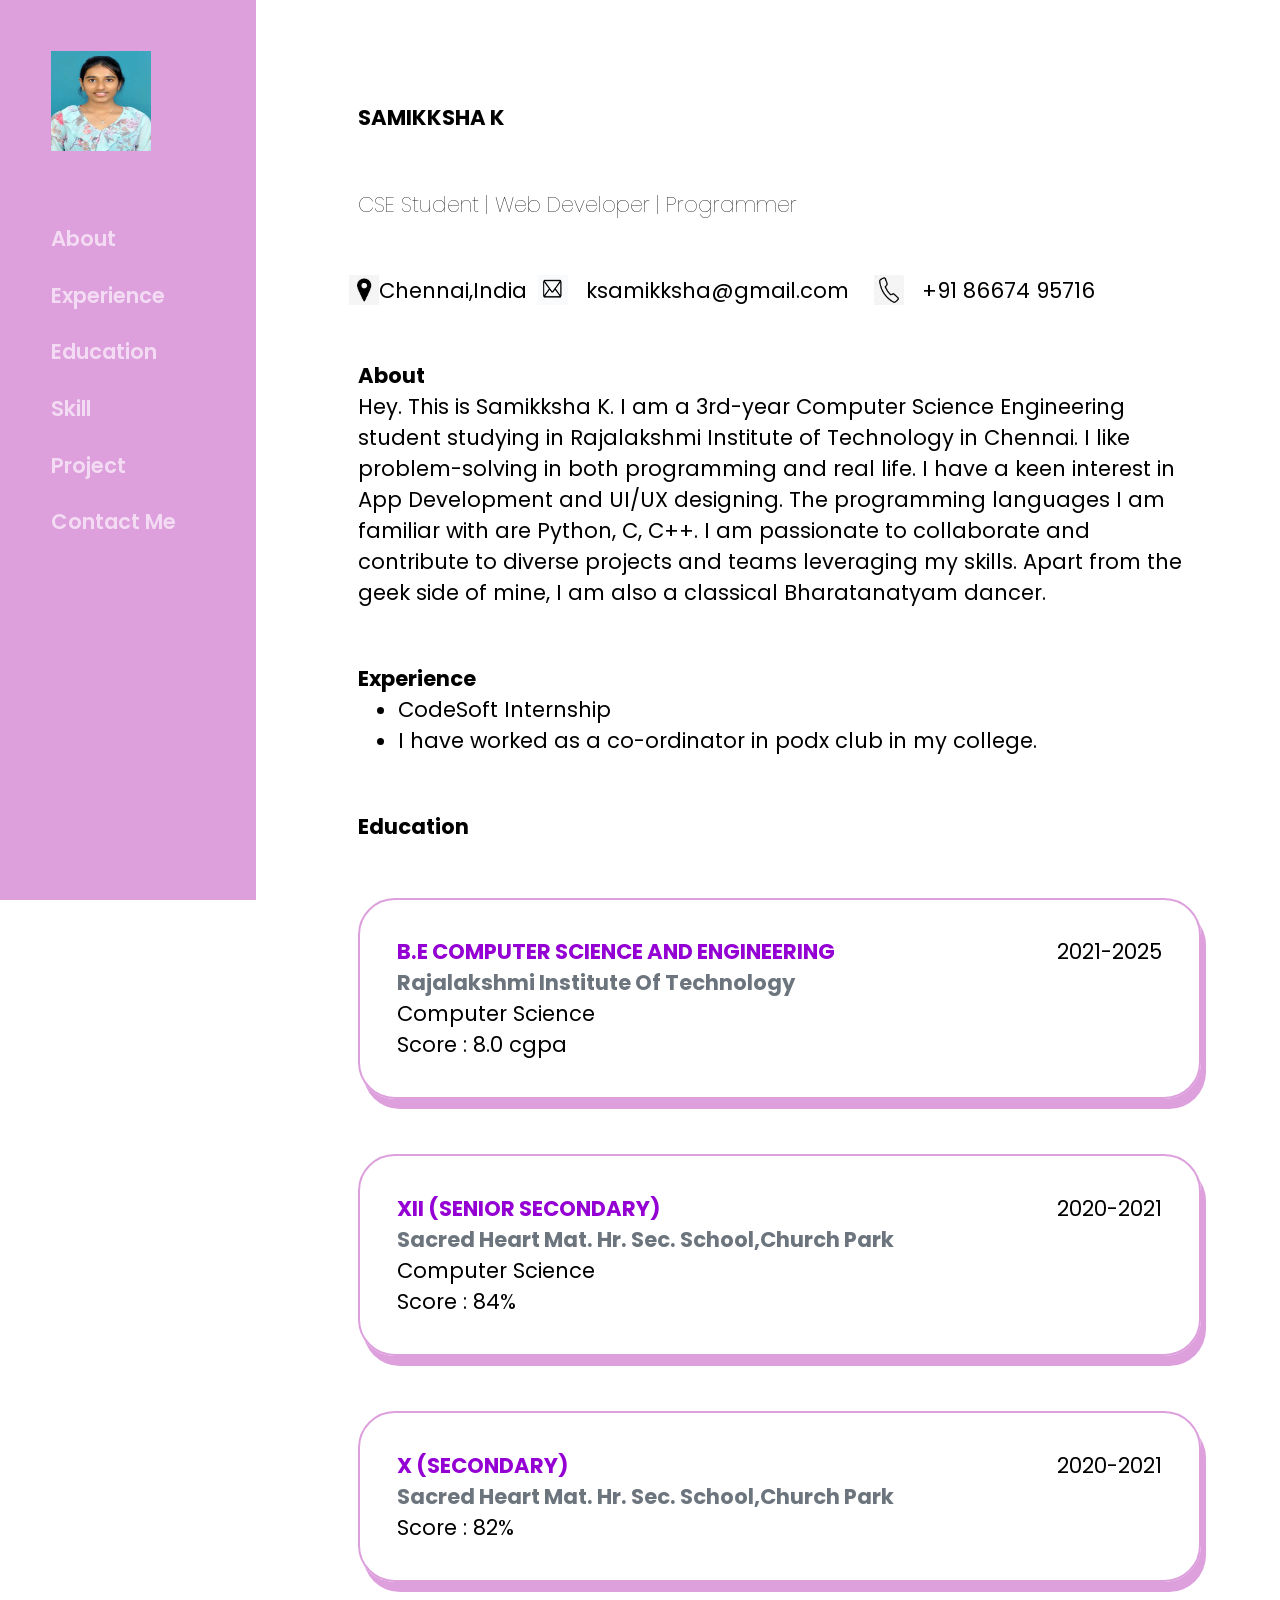
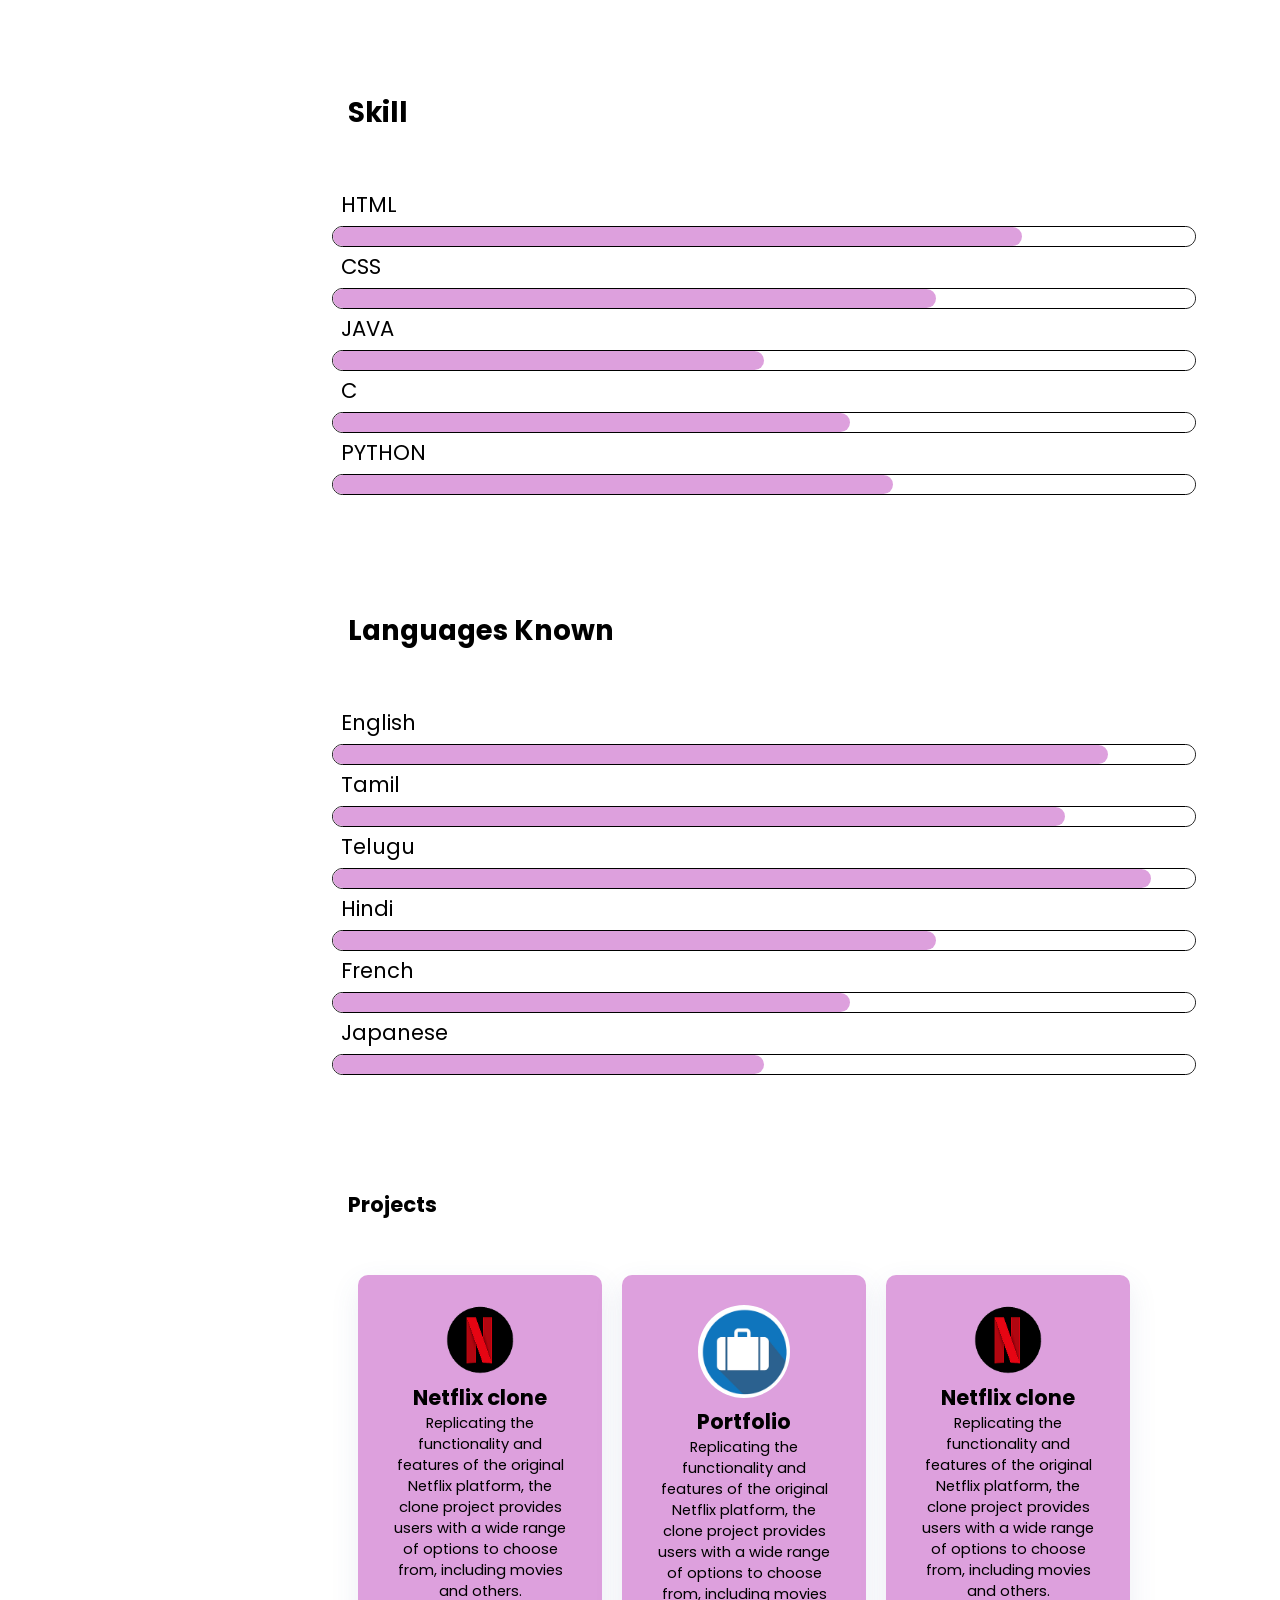
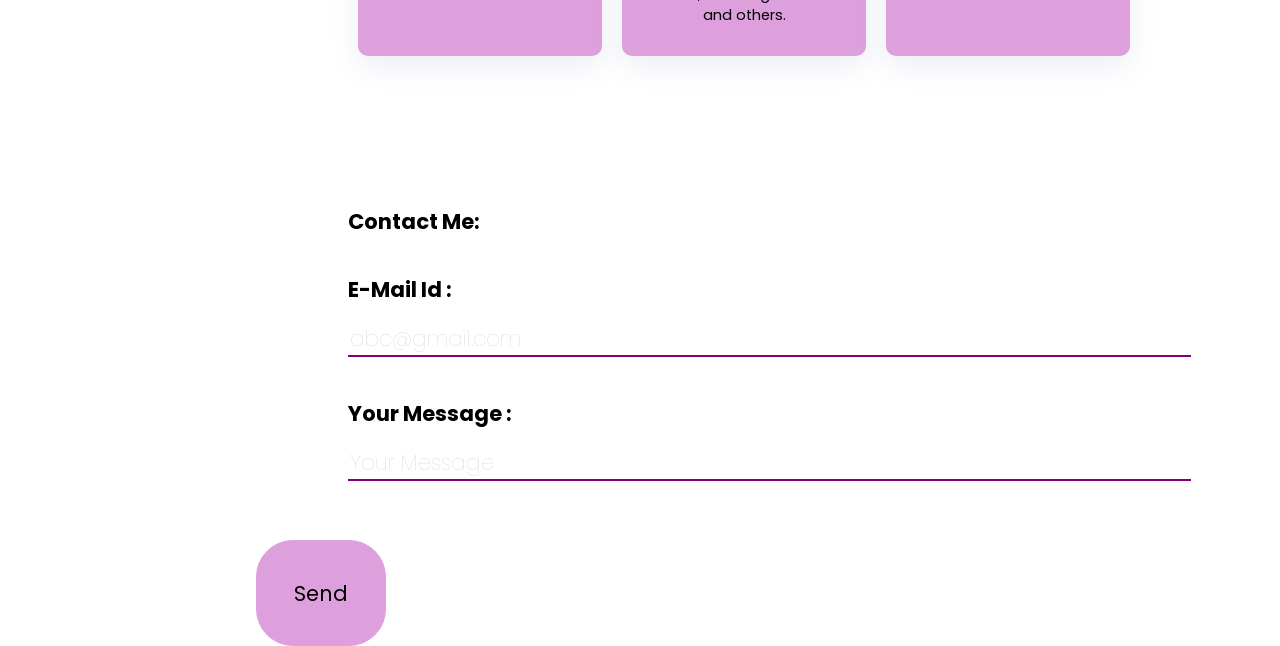
==== Portfolio/index.html @ 7cfa63b1 "commit" ====
<!DOCTYPE html>
<html lang="en">

<head>
    <meta charset="UTF-8">
    <meta name="viewport" content="width=device-width, initial-scale=1.0">
    <title>portfolio</title>
    <link rel="stylesheet" href="./styles.css">
    <link rel="preconnect" href="https://fonts.googleapis.com">
    <link rel="preconnect" href="https://fonts.gstatic.com" crossorigin>
    <link href="https://fonts.googleapis.com/css2?family=Poppins:ital@1&display=swap" rel="stylesheet">

</head>

<body>
    <div class="navBar">
        <img class=img src="./asserts/samikksha _1 - Copy.jpg" />
        <ul class="list">
            <li class="li">About</li>
            <li class="li">Experience</li>
            <li class="li">Education</li>
            <li class="li">Skill</li>
            <li class="li">Project</li>
            <li class="li">Contact Me</li>
        </ul>
    </div>
    <div class="nav">
        <div class="about">
            <div style="font-size: 1.15rem;">
                <h1 style="font-size: 1.15rem;">SAMIKKSHA K</h1>
            </div>
            <div style="padding-top: 3rem;">
                <h2 style="font-size: 1.15rem;">CSE Student | Web Developer | Programmer</h2>
            </div>
            <div class="im">
                <div><img class="loc" src="./asserts/Screenshot (2).png" />
                    <p class="loc">Chennai,India </p>
                </div>
                <div style="margin-right: 12rem;"><img class="mail" src="./asserts/Screenshot (3).png" />
                    <p class="mail">ksamikksha@gmail.com </p>
                </div>
                <div><img class="ph" src="./asserts/Screenshot (4).png" />
                    <p class="ph">+91 86674 95716</p>
                </div>
            </div>
            <div class="summary">
                <h1>About</h1>
                <p>Hey. This is Samikksha K. I am a 3rd-year Computer Science Engineering student studying in
                    Rajalakshmi Institute of Technology in Chennai. I like problem-solving in both programming and real
                    life. I have a keen interest in App Development and UI/UX designing. The programming languages I am
                    familiar with are Python, C, C++. I am passionate to collaborate and contribute to diverse projects
                    and teams leveraging my skills. Apart from the geek side of mine, I am also a classical
                    Bharatanatyam dancer.</p>
            </div>
        </div>
        <div class="experiance">
            <h1>Experience</h1>
            <ul>
                <li>CodeSoft Internship</li>
                <li>I have worked as a co-ordinator in podx club in my college.</li>
            </ul>
        </div>
        <div class="education">
            <h1>Education</h1>
            <div class="EduDetails">
                <div class="college">
                    <h2 style="color:darkviolet;">B.E COMPUTER SCIENCE AND ENGINEERING</h2>
                    <p>2021-2025</p>
                </div>
                <div class="details">
                    <h3 style="color: #6c757d;">Rajalakshmi Institute Of Technology</h3>
                    <p>Computer Science</p>
                    <p>Score : 8.0 cgpa</p>
                </div>
            </div>
            <div class="EduDetails">
                <div class="college">
                    <h2 style="color:darkviolet;">XII (SENIOR SECONDARY)</h2>
                    <p>2020-2021</p>
                </div>
                <div class="details">
                    <h3 style="color: #6c757d;">Sacred Heart Mat. Hr. Sec. School,Church Park</h3>
                    <p>Computer Science</p>
                    <p>Score : 84% </p>
                </div>
            </div>
            <div class="EduDetails">
                <div class="college">
                    <h2 style="color:darkviolet;">X (SECONDARY)</h2>
                    <p>2020-2021</p>
                </div>
                <div class="details">
                    <h3 style="color: #6c757d;">Sacred Heart Mat. Hr. Sec. School,Church Park</h3>
                    <p>Score : 82% </p>
                </div>
            </div>
        </div>
        <div class="skill">
            <h1 style="font-size: 1.5rem;">Skill</h1>
            <ul>
                <li class="li">HTML</li>
                <progress id="file" max="100" value="80">80%</progress>
                <li class="li">CSS</li>
                <progress id="file" max="100" value="70">70%</progress>
                <li class="li">JAVA</li>
                <progress id="file" max="100" value="50">50%</progress>
                <li class="li">C</li>
                <progress id="file" max="100" value="60">60%</progress>
                <li class="li">PYTHON</li>
                <progress id="file" max="100" value="65">65%</progress>
            </ul>
        </div>
        <div class="lang">
            <h1 style="font-size: 1.5rem;">Languages Known</h1>
            <ul>
                <li class="li">English</li>
                <progress id="file" max="100" value="90">90%</progress>
                <li class="li">Tamil</li>
                <progress id="file" max="100" value="85">85%</progress>
                <li class="li">Telugu</li>
                <progress id="file" max="100" value="95">95%</progress>
                <li class="li">Hindi</li>
                <progress id="file" max="100" value="70">70%</progress>
                <li class="li">French</li>
                <progress id="file" max="100" value="60">60%</progress>
                <li class="li">Japanese</li>
                <progress id="file" max="100" value="50">50%</progress>
            </ul>
        </div>
        <div class="project">
            <h4>Projects</h4>
            <div class="row">
                <div class="box-styling">
                    <img src="./asserts/netflix logo.png"/>
                    <h3>Netflix clone</h3>
                    <p>Replicating the functionality and features of the original Netflix platform, the clone project provides users with a wide range of options to choose from, including movies and others.</p>
                </div>
                <div class="box-styling">
                    <img style="border-radius: 50px;" src="./asserts/portfolio.png"/>
                    <h3>Portfolio</h3>
                    <p>Replicating the functionality and features of the original Netflix platform, the clone project provides users with a wide range of options to choose from, including movies and others.</p>
                </div>
                <div class="box-styling">
                    <img src="./asserts/netflix logo.png"/>
                    <h3>Netflix clone</h3>
                    <p>Replicating the functionality and features of the original Netflix platform, the clone project provides users with a wide range of options to choose from, including movies and others.</p>
                </div>
            </div>

        </div>
        <div class="contact">
            <h1>Contact Me:</h1>
            <h2>E-Mail Id : </h2>
            <input type="email" name="email" id="mail" placeholder="abc@gmail.com" >
            <h2>Your Message : </h2>
            <input type="text" name="your message" id="message" placeholder="Your Message">
        </div>
        <button>Send</button>
    </div>
</body>

</html>
---- Portfolio/styles.css ----
*{
    margin: 0;
    font-size: 1.15rem;
    font-family:poppins ;
}
body{
    float: left;
}
.navBar{
    background-color:plum;
    height: 100vh;
    width: 20%;
    float: left;
    position: fixed;
    justify-content: center;
    align-items: center;
}
.navBar .img{
    height: 100px;
    width: 100px; 
    padding: 20% 20% 10% 20%;
}
.list{
    width: 100%;
    padding-top: 10%;
    padding-left: 15%;
    list-style: none;
    font-weight: 600;
    color: rgba(255, 255, 255, 0.63);;
}
.list .li{
    padding: 5% 5% 5% 5%;
}
.nav{
    width: 80%;
    float: right;
}
.nav .about{
    color: black;
    padding-top: 10%;
    padding-left: 10%;
    
}
.nav .about h2{
    color: black;
    font-weight: 100;
    font-size: medium;
}
.loc{
 background-color: white;
 height: 30px;
 width: 30px;
 display: inline;
}
.mail{
    background-color: white;
    height: 30px;
    width: 30px;
    padding-right: 1rem;
    display: inline;
}
.ph{
    background-color: white;
    height: 30px;
    width: 30px;
    display: inline;
    padding-left: 1rem;
}
.im{
    display: flex;
    white-space: nowrap;
    padding-top: 3rem;
    margin-left: -1%;
}
.im div{
    display: flex;
    white-space: nowrap;
    margin-right: 7rem;
}
.summary,.experiance{
    padding-top: 3rem;
    color: black;
    width: 90%;
}
.experiance,.college,.education{
    padding-left: 10%;
    text-decoration: none;
}
.education{
    padding-top: 3rem;
}
.college{
    position: relative;
    display: flex;
    color: black;
    margin-left: -10%;
}
.college h2{
  padding-right:10rem;
}
.college p{
    position: absolute;
    right: 0;
    float: right;
}

.EduDetails{
    padding: 2rem;
    border-radius: 2rem;
    border: 2px solid plum;
    width: 83%;
    margin-bottom: 3rem;
    box-shadow: 5px 10px plum
}
.education h1{
    padding-bottom: 3rem;
}
.XII{
    display: flex;
    color: black;
   
    
}
.XII h2{
    padding-right:20rem;
  }
.X{
    display: flex;
    color: black;
}
.X h2{
    padding-right:25rem;
  }
  .skill .li{
    list-style: none;
  }
  label {
    padding-right: 10px;
    font-size: 1rem;
  }
  .skill{
    padding-top: 3rem;
    padding-left: 5rem;
    padding-bottom: 3rem;
    font-size: 2rem;
  }
  .skill ul{
    margin-left: -5%;
    padding-top: 3rem;
  }
  .skill ul progress{
    margin-left: -1%;
    width: 92%;
  }
  progress{
    border: 1px solid black;
    border-radius: 2rem;
  }
  progress::-webkit-progress-bar{
    background-color: white;
    border-radius: 2rem;
  }
  progress::-webkit-progress-value{
    background-color: plum;
    border-radius: 2rem;
  }
  .lang{
    padding-top: 3rem;
    padding-left: 5rem;
    padding-bottom: 3rem;
    font-size: 2rem;
  }
  .lang .li{
    list-style: none;
  }
  .lang ul{
    margin-left: -5%;
    padding-top: 3rem;
  }
  .lang ul progress{
    margin-left: -1%;
    width: 92%;
  }
  progress{
    border: 1px solid black;
    border-radius: 2rem;
  }
  progress::-webkit-progress-bar{
    background-color: white;
    border-radius: 2rem;
  }
  progress::-webkit-progress-value{
    background-color: plum;
    border-radius: 2rem;
  }
  .project{
    padding-top: 3rem;
    padding-left: 5rem;
    padding-bottom: 3rem;
    font-size: 2rem;
    list-style:none;  
  }
  .projectLink{
    border: 2px solid black;
    background-color: plum;
    border-radius: 2rem;
    height: 10rem;
    width: 10rem;
    align-items: center;
    justify-content: center;
  }
  .contact{
    padding-top: 3rem;
    padding-left: 5rem;
    padding-bottom: 3rem;
    font-size: 2rem;
  }
  .contact h2{
    padding-top: 2rem;
  }
  .row{
    padding-top: 3rem;
    display: flex;
    flex-wrap: wrap;
  }
  .box-styling{
    width: 10rem;
    padding: 30px;
    position: relative;
    overflow: hidden;
    border-radius: 10px;
    margin: 0 10px 40px 10px;
    background: plum;
    box-shadow: 0 10px 29px 0 rgba(68, 88, 144, 0.1);
    transition: all 0.3s ease-in-out;
    text-align: center;
  }
  .box-styling h4{
    font-weight: 700;
    margin-bottom: 15px;
    font-size: 18px;
  }
  .box-styling p{
    font-size: 0.8rem;
  }
  .box-styling img{
    width: 5rem;
  }
  .contact button{
    border-radius: 10px;
    background-color: plum;
  }
  #mail{
    border-left: none;
    border-right: none;
    border-top: none;
    border-color: purple;
    border-bottom-width: 100%;
    outline: none;
    
  }
input::placeholder{
  font-weight: lighter;
  opacity: 0.3;
}
input{
  width: 90%;
}
#message{
    border-left: none;
    border-right: none;
    border-top: none;
    border-color: purple;
    border-bottom-width: 100%;
    outline: none;
}
button{
  padding: 2rem;
  background-color: plum;
  border: 1px solid plum;
  border-radius: 2rem;
}
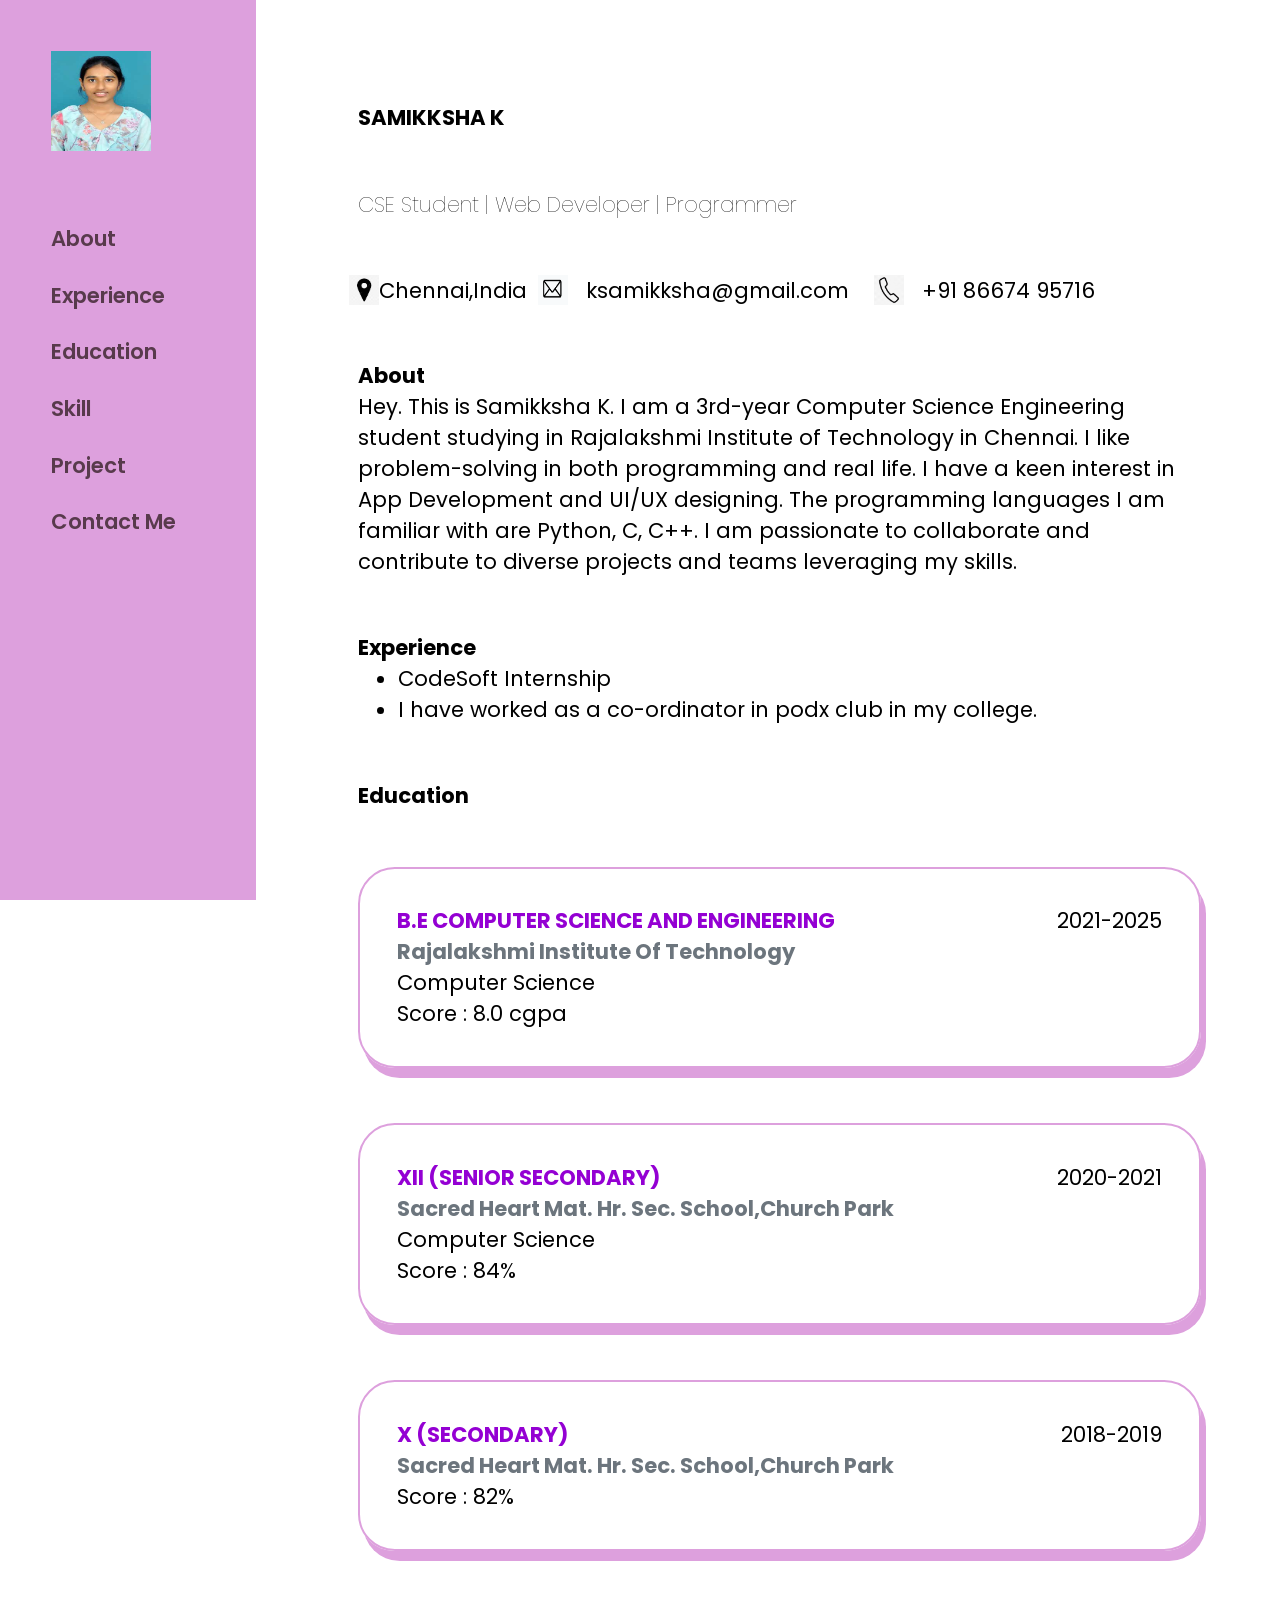
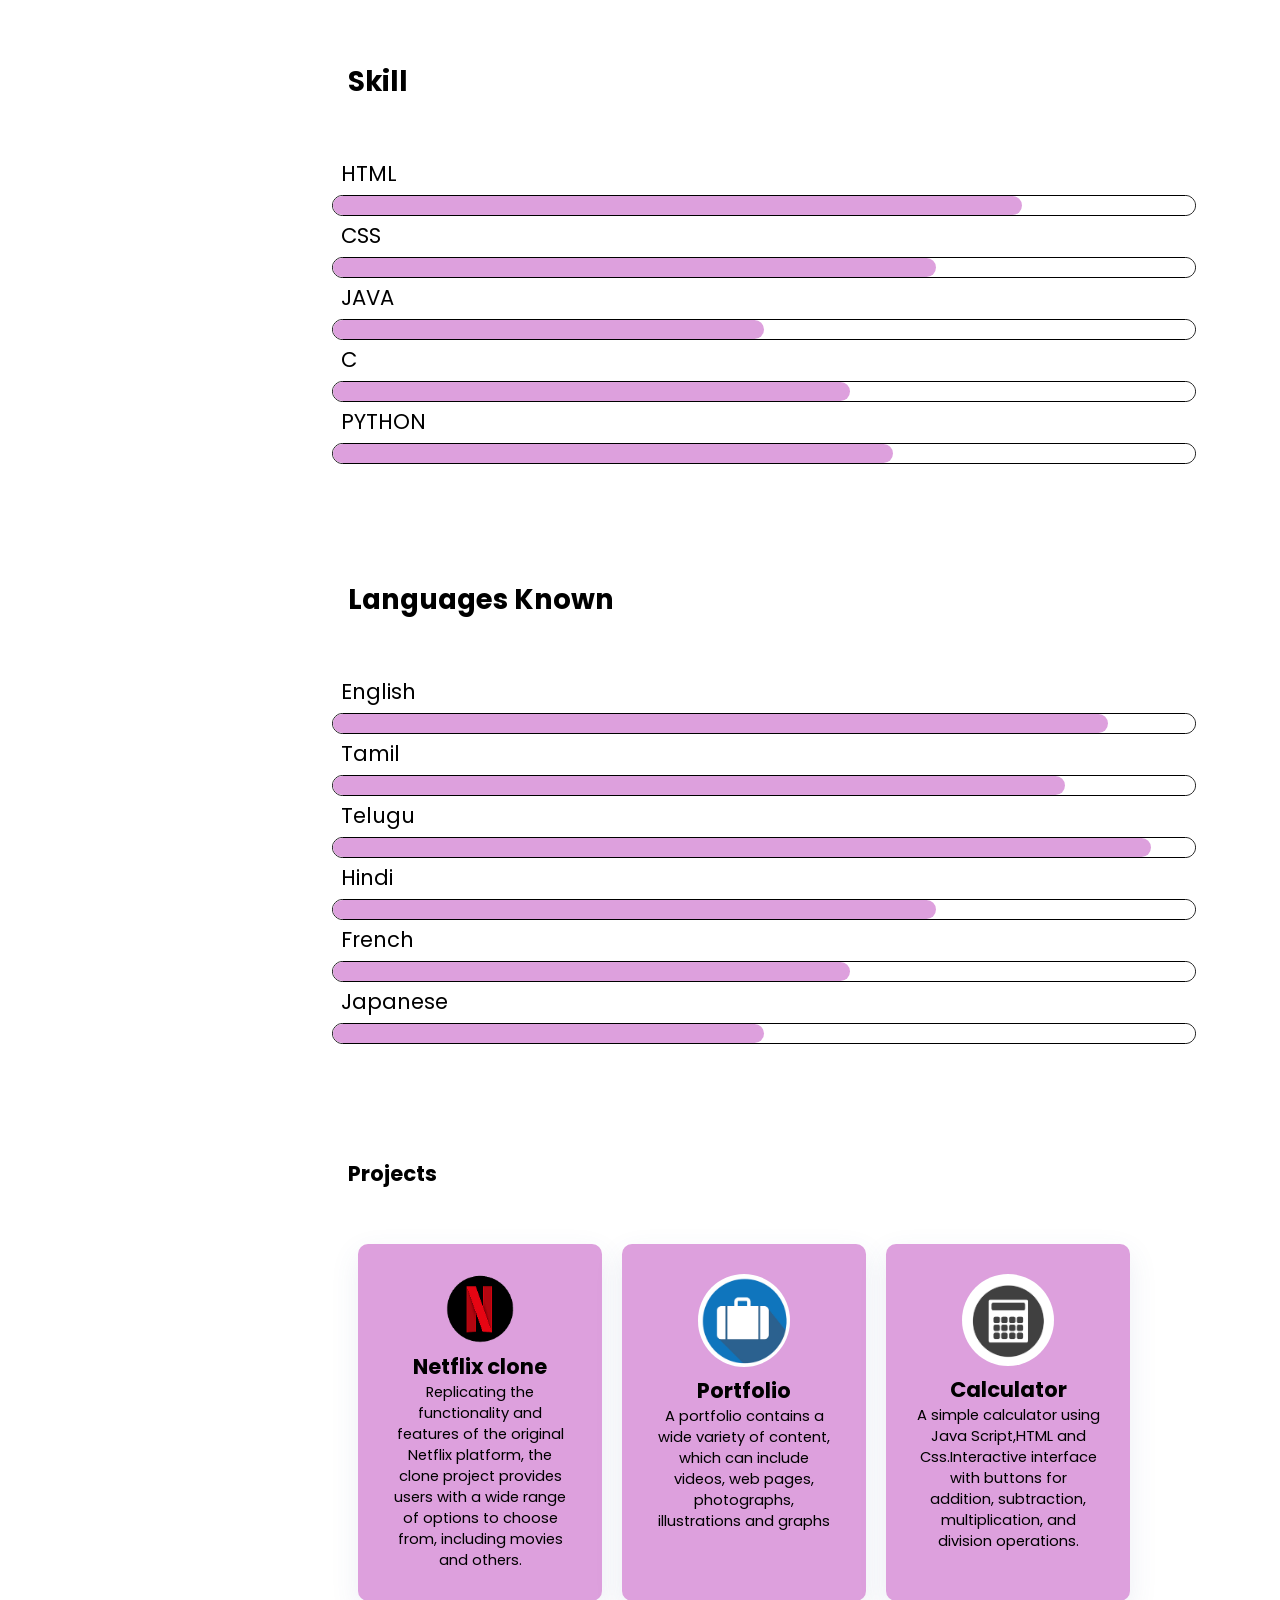
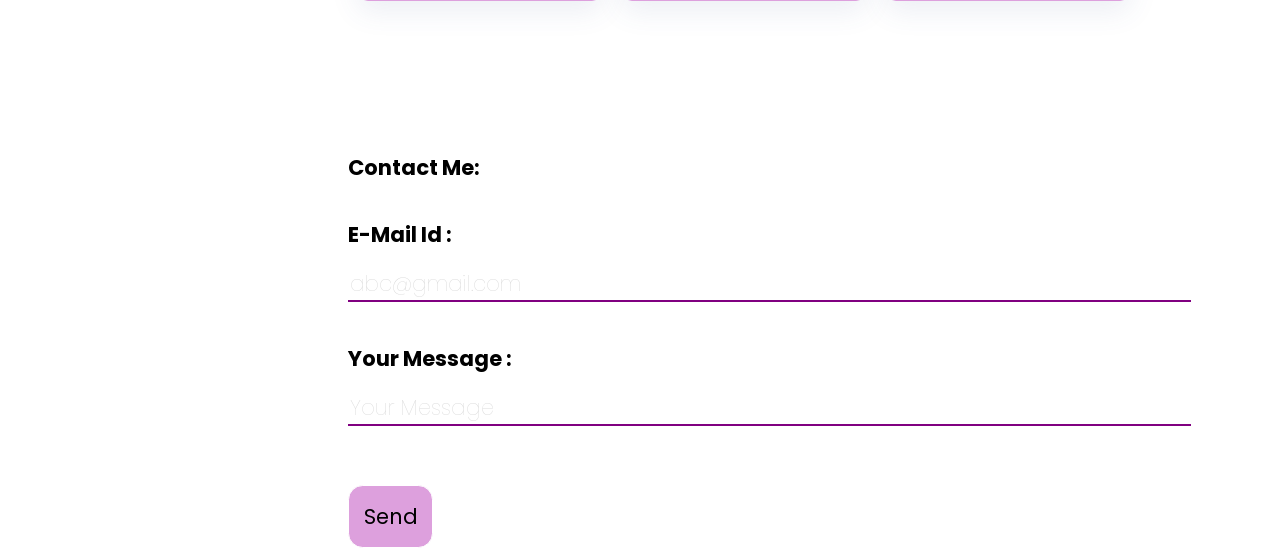
==== commit afdf925e: "changes" ====
--- a/Portfolio/index.html
+++ b/Portfolio/index.html
@@ -49,8 +49,7 @@
                     Rajalakshmi Institute of Technology in Chennai. I like problem-solving in both programming and real
                     life. I have a keen interest in App Development and UI/UX designing. The programming languages I am
                     familiar with are Python, C, C++. I am passionate to collaborate and contribute to diverse projects
-                    and teams leveraging my skills. Apart from the geek side of mine, I am also a classical
-                    Bharatanatyam dancer.</p>
+                    and teams leveraging my skills.</p>
             </div>
         </div>
         <div class="experiance">
@@ -87,7 +86,7 @@
             <div class="EduDetails">
                 <div class="college">
                     <h2 style="color:darkviolet;">X (SECONDARY)</h2>
-                    <p>2020-2021</p>
+                    <p>2018-2019</p>
                 </div>
                 <div class="details">
                     <h3 style="color: #6c757d;">Sacred Heart Mat. Hr. Sec. School,Church Park</h3>
@@ -138,12 +137,13 @@
                 <div class="box-styling">
                     <img style="border-radius: 50px;" src="./asserts/portfolio.png"/>
                     <h3>Portfolio</h3>
-                    <p>Replicating the functionality and features of the original Netflix platform, the clone project provides users with a wide range of options to choose from, including movies and others.</p>
+                    <p> A portfolio contains a wide variety of content, which can include videos, web pages, photographs, illustrations and graphs </p>
                 </div>
                 <div class="box-styling">
-                    <img src="./asserts/netflix logo.png"/>
-                    <h3>Netflix clone</h3>
-                    <p>Replicating the functionality and features of the original Netflix platform, the clone project provides users with a wide range of options to choose from, including movies and others.</p>
+                    <img  style="border-radius: 50px;" src="./asserts/calculator.png">
+                    <h3>Calculator</h3>
+                    <p>A simple calculator using Java Script,HTML and Css.Interactive interface with buttons for addition, subtraction, multiplication, and division
+                        operations.</p>
                 </div>
             </div>
 
--- a/Portfolio/styles.css
+++ b/Portfolio/styles.css
@@ -26,7 +26,7 @@
     padding-left: 15%;
     list-style: none;
     font-weight: 600;
-    color: rgba(255, 255, 255, 0.63);;
+    color: rgba(33, 16, 16, 0.707);;
 }
 .list .li{
     padding: 5% 5% 5% 5%;
@@ -275,8 +275,9 @@
     outline: none;
 }
 button{
-  padding: 2rem;
+  padding: 0.8rem;
   background-color: plum;
-  border: 1px solid plum;
-  border-radius: 2rem;
+  border: 1px solid white;
+  border-radius: 0.8rem;
+  margin-left: 5rem;
 } 
